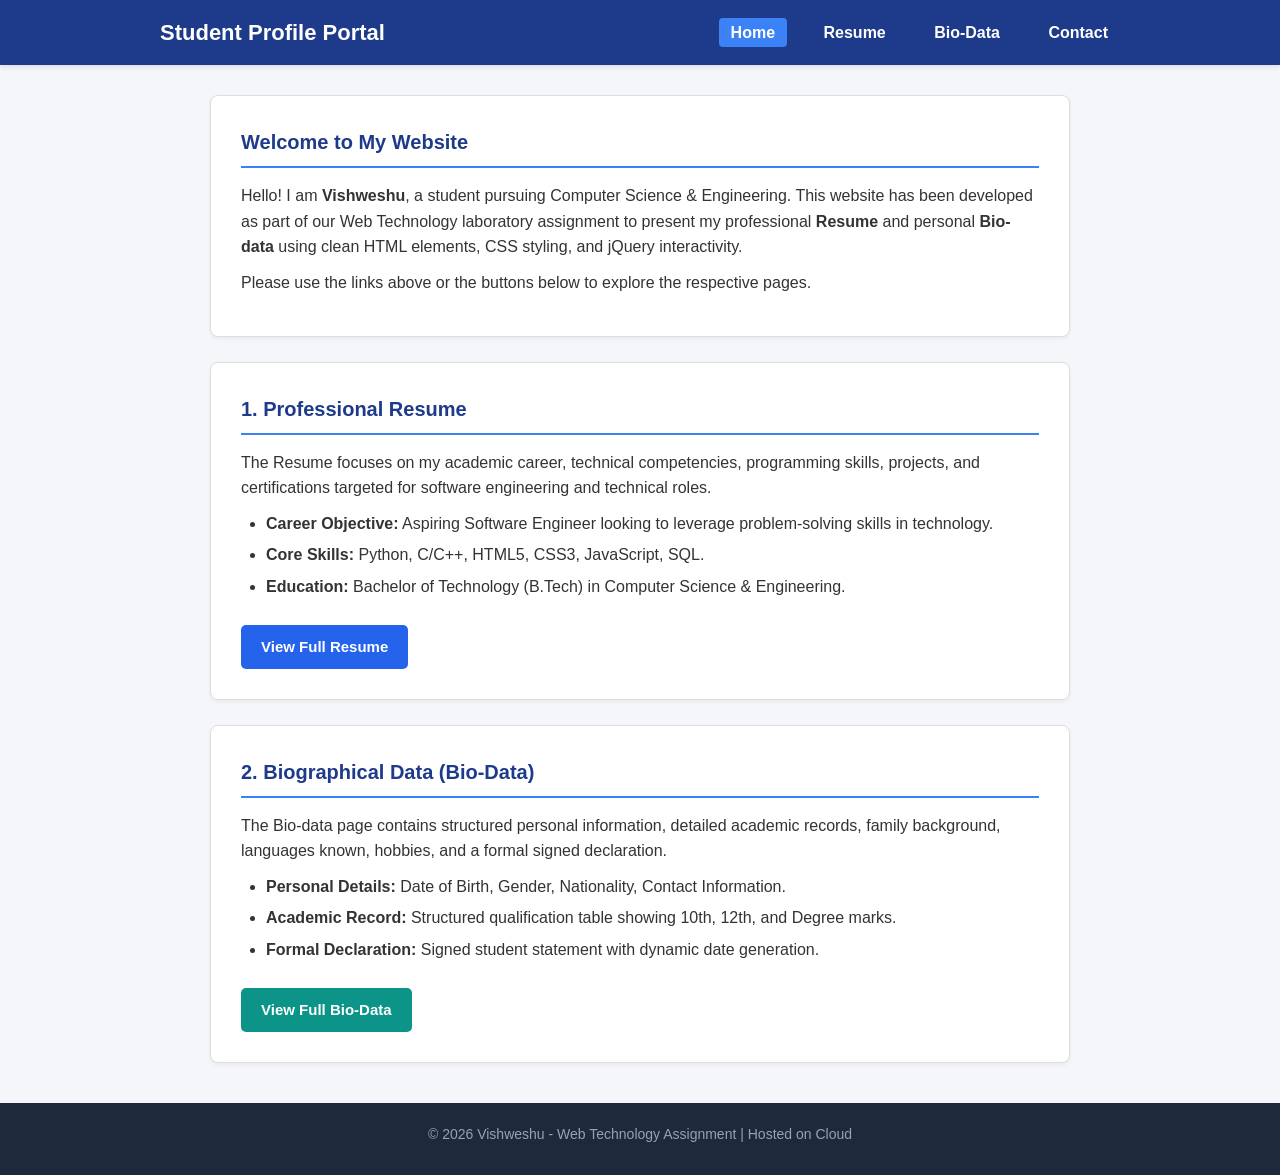
==== index.html @ d6570e1b "feat: complete multi-page resume and bio-data website with HTML, CSS, and jQuery" ====
<!DOCTYPE html>
<html lang="en">
<head>
    <meta charset="UTF-8">
    <meta name="viewport" content="width=device-width, initial-scale=1.0">
    <title>Home - My Personal Website</title>
    <link rel="stylesheet" href="css/style.css">
    <!-- Include jQuery -->
    <script src="js/jquery.min.js"></script>
    <script src="js/main.js" defer></script>
</head>
<body>

    <!-- Header & Navigation -->
    <header>
        <div class="nav-container">
            <h1>Student Profile Portal</h1>
            <nav>
                <a href="index.html">Home</a>
                <a href="resume.html">Resume</a>
                <a href="biodata.html">Bio-Data</a>
                <a href="contact.html">Contact</a>
            </nav>
        </div>
    </header>

    <!-- Main Content Container -->
    <main class="container">
        
        <!-- Welcome Card -->
        <section class="card">
            <h2>Welcome to My Website</h2>
            <p>Hello! I am <strong>Vishweshu</strong>, a student pursuing Computer Science & Engineering. This website has been developed as part of our Web Technology laboratory assignment to present my professional <strong>Resume</strong> and personal <strong>Bio-data</strong> using clean HTML elements, CSS styling, and jQuery interactivity.</p>
            <p>Please use the links above or the buttons below to explore the respective pages.</p>
        </section>

        <!-- Resume Section Preview -->
        <section class="card">
            <h2>1. Professional Resume</h2>
            <p>The Resume focuses on my academic career, technical competencies, programming skills, projects, and certifications targeted for software engineering and technical roles.</p>
            <ul>
                <li><strong>Career Objective:</strong> Aspiring Software Engineer looking to leverage problem-solving skills in technology.</li>
                <li><strong>Core Skills:</strong> Python, C/C++, HTML5, CSS3, JavaScript, SQL.</li>
                <li><strong>Education:</strong> Bachelor of Technology (B.Tech) in Computer Science & Engineering.</li>
            </ul>
            <a href="resume.html" class="btn">View Full Resume</a>
        </section>

        <!-- Bio-Data Section Preview -->
        <section class="card">
            <h2>2. Biographical Data (Bio-Data)</h2>
            <p>The Bio-data page contains structured personal information, detailed academic records, family background, languages known, hobbies, and a formal signed declaration.</p>
            <ul>
                <li><strong>Personal Details:</strong> Date of Birth, Gender, Nationality, Contact Information.</li>
                <li><strong>Academic Record:</strong> Structured qualification table showing 10th, 12th, and Degree marks.</li>
                <li><strong>Formal Declaration:</strong> Signed student statement with dynamic date generation.</li>
            </ul>
            <a href="biodata.html" class="btn btn-secondary">View Full Bio-Data</a>
        </section>

    </main>

    <!-- Footer -->
    <footer>
        <p>&copy; 2026 Vishweshu - Web Technology Assignment | Hosted on Cloud</p>
    </footer>

</body>
</html>
---- css/style.css ----
/* Simple & Clean Styling for Academic Assignment */

* {
    margin: 0;
    padding: 0;
    box-sizing: border-box;
    font-family: Arial, Helvetica, sans-serif;
}

body {
    background-color: #f4f6f9;
    color: #333333;
    line-height: 1.6;
}

/* Header & Navigation Bar */
header {
    background-color: #1e3a8a;
    color: #ffffff;
    padding: 15px 0;
    box-shadow: 0 2px 5px rgba(0,0,0,0.1);
}

.nav-container {
    max-width: 1000px;
    margin: 0 auto;
    display: flex;
    justify-content: space-between;
    align-items: center;
    padding: 0 20px;
}

.nav-container h1 {
    font-size: 22px;
}

nav a {
    color: #ffffff;
    text-decoration: none;
    margin-left: 20px;
    font-size: 16px;
    font-weight: bold;
    padding: 6px 12px;
    border-radius: 4px;
    transition: background-color 0.3s;
}

nav a:hover, nav a.active {
    background-color: #3b82f6;
}

/* Main Container */
.container {
    max-width: 900px;
    margin: 30px auto;
    padding: 0 20px;
}

/* Card / Content Box */
.card {
    background-color: #ffffff;
    border: 1px solid #dddddd;
    border-radius: 8px;
    padding: 30px;
    margin-bottom: 25px;
    box-shadow: 0 2px 4px rgba(0,0,0,0.05);
}

h2 {
    color: #1e3a8a;
    border-bottom: 2px solid #3b82f6;
    padding-bottom: 8px;
    margin-bottom: 15px;
    font-size: 20px;
}

h3 {
    color: #2563eb;
    margin-top: 15px;
    margin-bottom: 5px;
    font-size: 17px;
}

p {
    margin-bottom: 10px;
}

ul {
    margin-left: 25px;
    margin-bottom: 15px;
}

li {
    margin-bottom: 6px;
}

/* Buttons */
.btn {
    display: inline-block;
    background-color: #2563eb;
    color: #ffffff;
    padding: 10px 20px;
    text-decoration: none;
    border-radius: 5px;
    border: none;
    cursor: pointer;
    font-size: 15px;
    font-weight: bold;
    margin-top: 10px;
    margin-right: 10px;
}

.btn:hover {
    background-color: #1d4ed8;
}

.btn-secondary {
    background-color: #0d9488;
}

.btn-secondary:hover {
    background-color: #0f766e;
}

/* Tables for Qualifications / Biodata */
table {
    width: 100%;
    border-collapse: collapse;
    margin: 15px 0;
}

table, th, td {
    border: 1px solid #cccccc;
}

th, td {
    padding: 10px 12px;
    text-align: left;
}

th {
    background-color: #e2e8f0;
    color: #1e293b;
}

tr:nth-child(even) {
    background-color: #f8fafc;
}

/* Personal Details 2-Column List */
.details-table {
    width: 100%;
    border: none;
    margin-bottom: 20px;
}

.details-table td {
    border: none;
    padding: 8px 10px;
}

.details-table td.label {
    font-weight: bold;
    width: 200px;
    color: #475569;
}

/* Form Styles */
.form-group {
    margin-bottom: 18px;
}

.form-group label {
    display: block;
    margin-bottom: 6px;
    font-weight: bold;
}

.form-group input, 
.form-group select, 
.form-group textarea {
    width: 100%;
    padding: 10px;
    border: 1px solid #cccccc;
    border-radius: 5px;
    font-size: 15px;
}

.form-group input:focus, 
.form-group select:focus, 
.form-group textarea:focus {
    border-color: #3b82f6;
    outline: none;
}

/* Declaration and Signature */
.declaration-text {
    font-style: italic;
    margin-top: 15px;
    padding: 10px;
    background-color: #f1f5f9;
    border-left: 4px solid #3b82f6;
}

.signature-section {
    display: flex;
    justify-content: space-between;
    margin-top: 40px;
    padding-top: 10px;
}

/* Footer */
footer {
    background-color: #1e293b;
    color: #94a3b8;
    text-align: center;
    padding: 20px 0;
    margin-top: 40px;
    font-size: 14px;
}

footer a {
    color: #60a5fa;
    text-decoration: none;
}

/* Print Friendly Styles */
@media print {
    header, footer, .btn, nav {
        display: none !important;
    }
    body {
        background-color: #ffffff;
        color: #000000;
    }
    .card {
        border: none;
        box-shadow: none;
        padding: 0;
        margin: 0;
    }
    .container {
        width: 100%;
        max-width: 100%;
        margin: 0;
        padding: 0;
    }
}
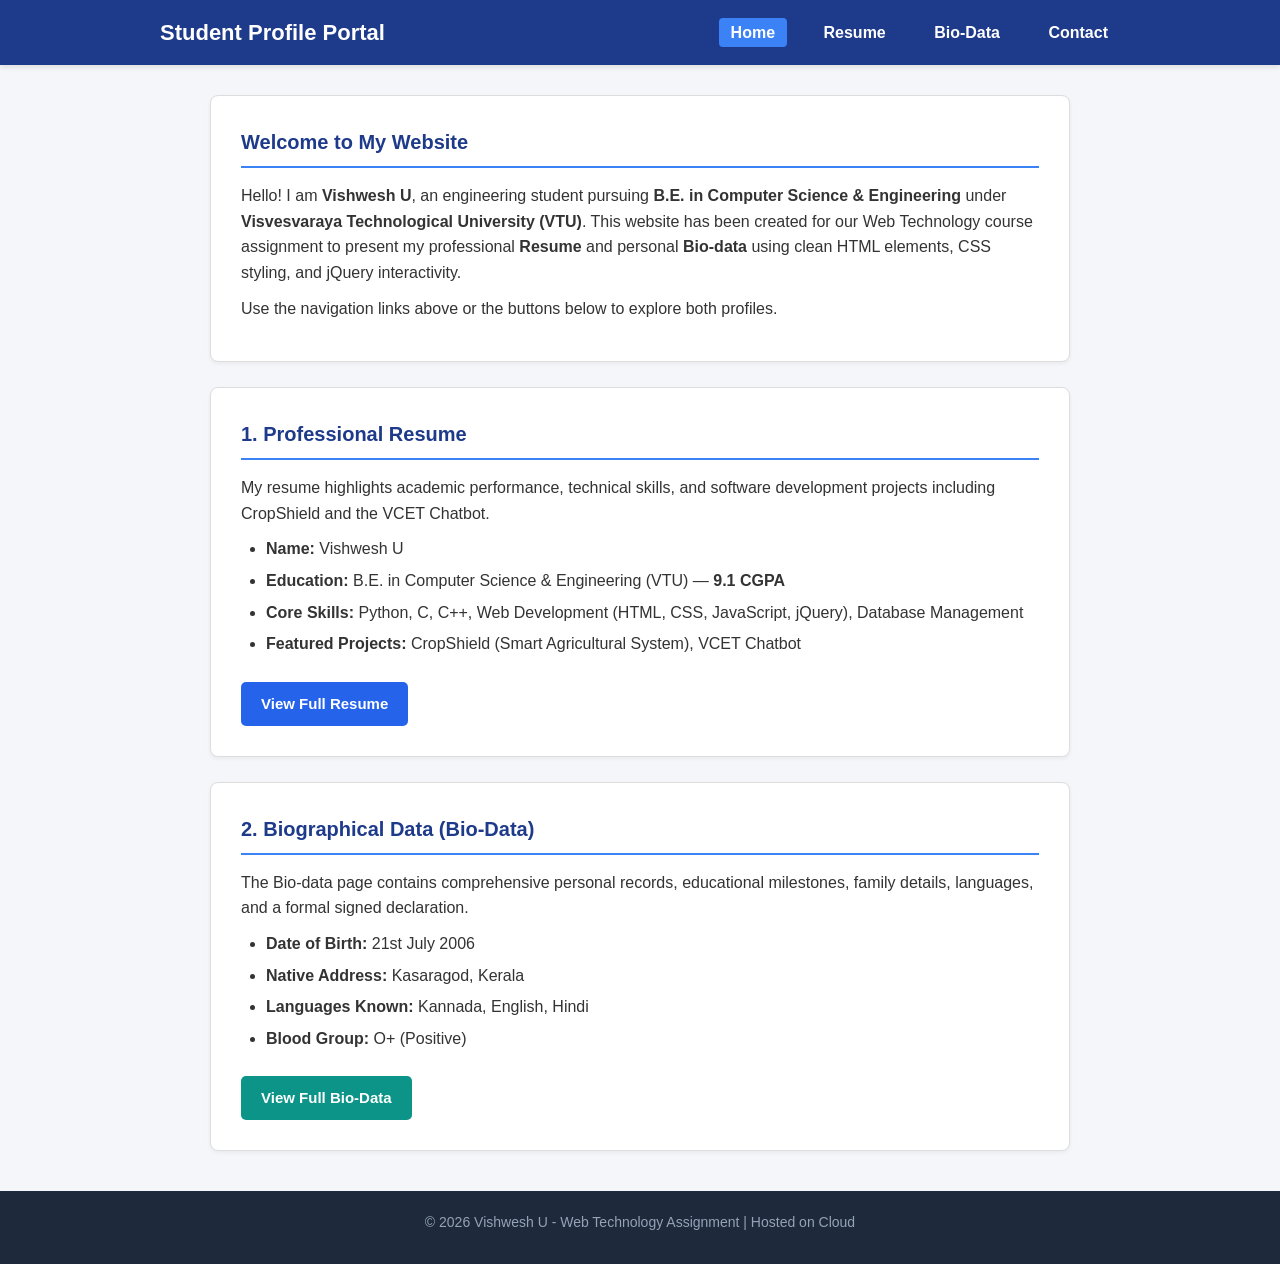
==== commit 262cc9ef: "update: personal details with Vishwesh U information, education, and projects" ====
--- a/index.html
+++ b/index.html
@@ -3,7 +3,7 @@
 <head>
     <meta charset="UTF-8">
     <meta name="viewport" content="width=device-width, initial-scale=1.0">
-    <title>Home - My Personal Website</title>
+    <title>Home - Vishwesh U</title>
     <link rel="stylesheet" href="css/style.css">
     <!-- Include jQuery -->
     <script src="js/jquery.min.js"></script>
@@ -30,18 +30,19 @@
         <!-- Welcome Card -->
         <section class="card">
             <h2>Welcome to My Website</h2>
-            <p>Hello! I am <strong>Vishweshu</strong>, a student pursuing Computer Science & Engineering. This website has been developed as part of our Web Technology laboratory assignment to present my professional <strong>Resume</strong> and personal <strong>Bio-data</strong> using clean HTML elements, CSS styling, and jQuery interactivity.</p>
-            <p>Please use the links above or the buttons below to explore the respective pages.</p>
+            <p>Hello! I am <strong>Vishwesh U</strong>, an engineering student pursuing <strong>B.E. in Computer Science & Engineering</strong> under <strong>Visvesvaraya Technological University (VTU)</strong>. This website has been created for our Web Technology course assignment to present my professional <strong>Resume</strong> and personal <strong>Bio-data</strong> using clean HTML elements, CSS styling, and jQuery interactivity.</p>
+            <p>Use the navigation links above or the buttons below to explore both profiles.</p>
         </section>
 
         <!-- Resume Section Preview -->
         <section class="card">
             <h2>1. Professional Resume</h2>
-            <p>The Resume focuses on my academic career, technical competencies, programming skills, projects, and certifications targeted for software engineering and technical roles.</p>
+            <p>My resume highlights academic performance, technical skills, and software development projects including CropShield and the VCET Chatbot.</p>
             <ul>
-                <li><strong>Career Objective:</strong> Aspiring Software Engineer looking to leverage problem-solving skills in technology.</li>
-                <li><strong>Core Skills:</strong> Python, C/C++, HTML5, CSS3, JavaScript, SQL.</li>
-                <li><strong>Education:</strong> Bachelor of Technology (B.Tech) in Computer Science & Engineering.</li>
+                <li><strong>Name:</strong> Vishwesh U</li>
+                <li><strong>Education:</strong> B.E. in Computer Science & Engineering (VTU) — <strong>9.1 CGPA</strong></li>
+                <li><strong>Core Skills:</strong> Python, C, C++, Web Development (HTML, CSS, JavaScript, jQuery), Database Management</li>
+                <li><strong>Featured Projects:</strong> CropShield (Smart Agricultural System), VCET Chatbot</li>
             </ul>
             <a href="resume.html" class="btn">View Full Resume</a>
         </section>
@@ -49,11 +50,12 @@
         <!-- Bio-Data Section Preview -->
         <section class="card">
             <h2>2. Biographical Data (Bio-Data)</h2>
-            <p>The Bio-data page contains structured personal information, detailed academic records, family background, languages known, hobbies, and a formal signed declaration.</p>
+            <p>The Bio-data page contains comprehensive personal records, educational milestones, family details, languages, and a formal signed declaration.</p>
             <ul>
-                <li><strong>Personal Details:</strong> Date of Birth, Gender, Nationality, Contact Information.</li>
-                <li><strong>Academic Record:</strong> Structured qualification table showing 10th, 12th, and Degree marks.</li>
-                <li><strong>Formal Declaration:</strong> Signed student statement with dynamic date generation.</li>
+                <li><strong>Date of Birth:</strong> 21st July 2006</li>
+                <li><strong>Native Address:</strong> Kasaragod, Kerala</li>
+                <li><strong>Languages Known:</strong> Kannada, English, Hindi</li>
+                <li><strong>Blood Group:</strong> O+ (Positive)</li>
             </ul>
             <a href="biodata.html" class="btn btn-secondary">View Full Bio-Data</a>
         </section>
@@ -62,7 +64,7 @@
 
     <!-- Footer -->
     <footer>
-        <p>&copy; 2026 Vishweshu - Web Technology Assignment | Hosted on Cloud</p>
+        <p>&copy; 2026 Vishwesh U - Web Technology Assignment | Hosted on Cloud</p>
     </footer>
 
 </body>
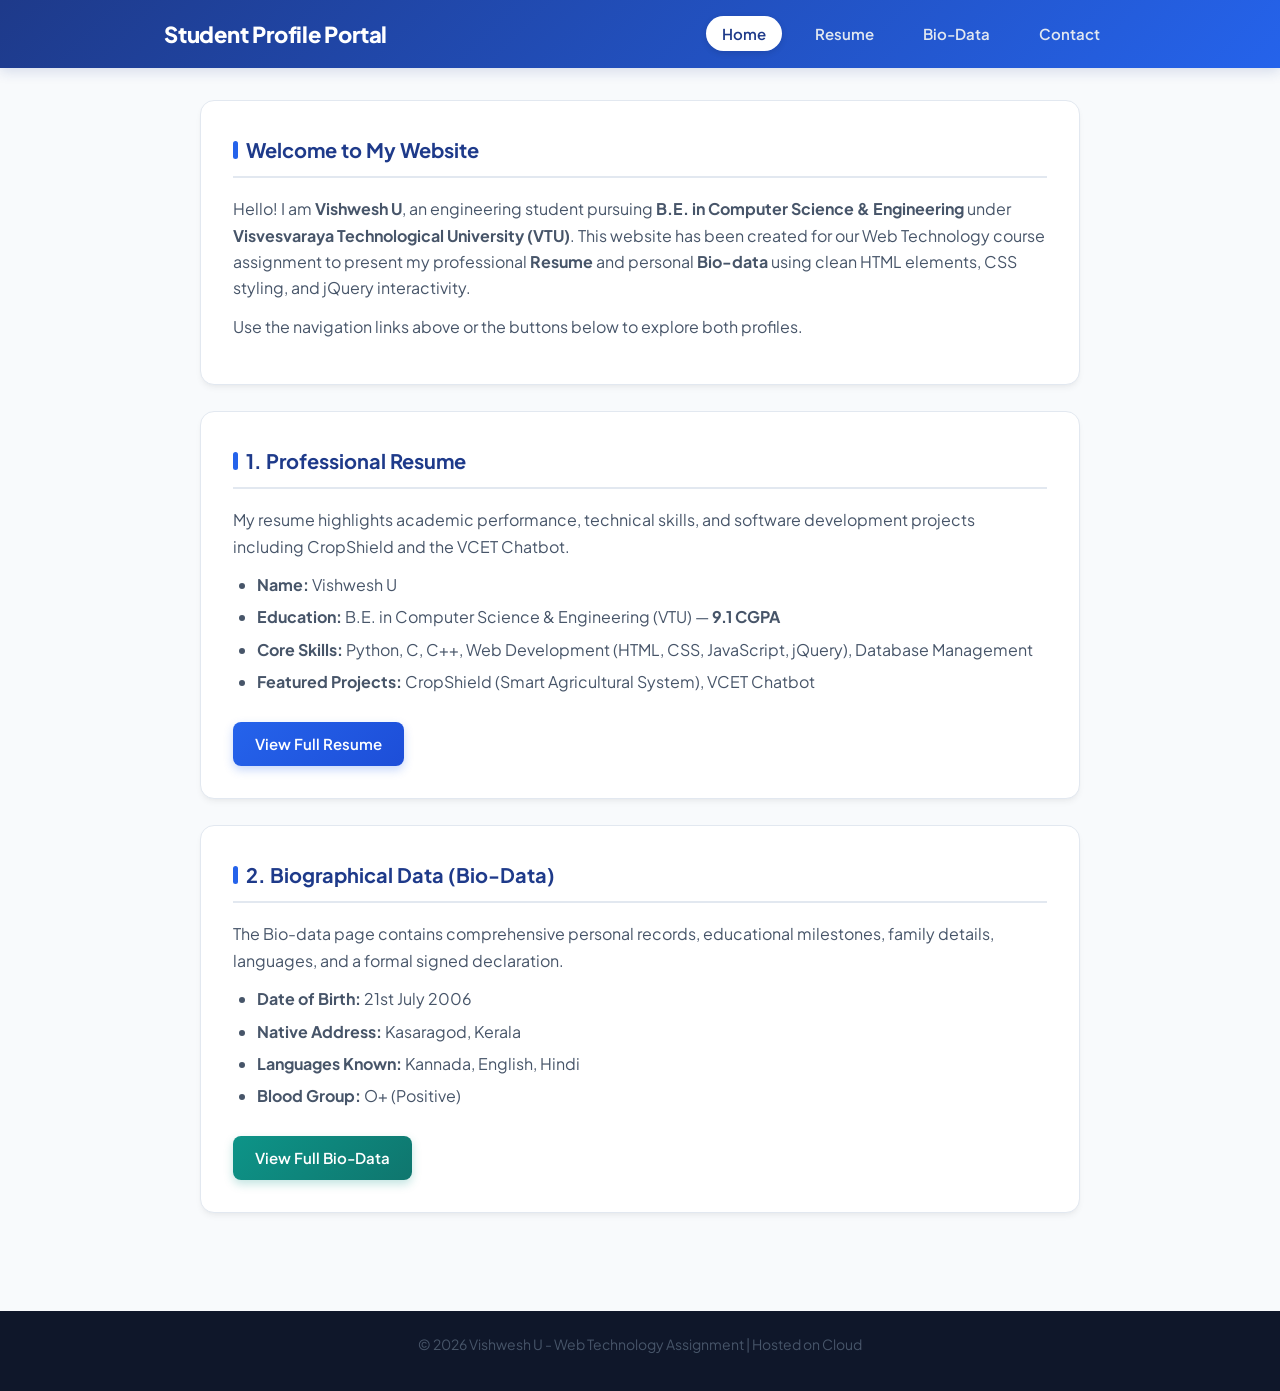
==== commit 6b96272e: "feat: add custom SVG and ICO favicons across all pages" ====
--- a/index.html
+++ b/index.html
@@ -4,6 +4,8 @@
     <meta charset="UTF-8">
     <meta name="viewport" content="width=device-width, initial-scale=1.0">
     <title>Home - Vishwesh U</title>
+    <link rel="icon" type="image/svg+xml" href="favicon.svg">
+    <link rel="alternate icon" href="favicon.ico">
     <link rel="stylesheet" href="css/style.css">
     <!-- Include jQuery -->
     <script src="js/jquery.min.js"></script>
--- a/css/style.css
+++ b/css/style.css
@@ -1,24 +1,33 @@
-/* Simple & Clean Styling for Academic Assignment */
+﻿/* ==========================================================================
+   CLEAN & BEAUTIFUL PRESENTATION STYLESHEET FOR ASSIGNMENT
+   Applies modern typography, elegant spacing, cards, tables, and print styles
+   directly to standard HTML elements.
+   ========================================================================== */
+
+@import url('https://fonts.googleapis.com/css2?family=Plus+Jakarta+Sans:wght@400;500;600;700;800&display=swap');
 
 * {
     margin: 0;
     padding: 0;
     box-sizing: border-box;
-    font-family: Arial, Helvetica, sans-serif;
+    font-family: 'Plus Jakarta Sans', -apple-system, BlinkMacSystemFont, 'Segoe UI', Roboto, Helvetica, Arial, sans-serif;
 }
 
 body {
-    background-color: #f4f6f9;
-    color: #333333;
-    line-height: 1.6;
+    background-color: #f8fafc;
+    color: #1e293b;
+    line-height: 1.65;
+    min-height: 100vh;
+    display: flex;
+    flex-direction: column;
 }
 
 /* Header & Navigation Bar */
 header {
-    background-color: #1e3a8a;
+    background: linear-gradient(135deg, #1e3a8a 0%, #2563eb 100%);
     color: #ffffff;
-    padding: 15px 0;
-    box-shadow: 0 2px 5px rgba(0,0,0,0.1);
+    padding: 16px 0;
+    box-shadow: 0 4px 12px rgba(30, 58, 138, 0.15);
 }
 
 .nav-container {
@@ -27,67 +36,100 @@
     display: flex;
     justify-content: space-between;
     align-items: center;
-    padding: 0 20px;
+    padding: 0 24px;
 }
 
 .nav-container h1 {
     font-size: 22px;
+    font-weight: 800;
+    letter-spacing: -0.01em;
 }
 
 nav a {
+    color: #e2e8f0;
+    text-decoration: none;
+    margin-left: 14px;
+    font-size: 15px;
+    font-weight: 600;
+    padding: 8px 16px;
+    border-radius: 9999px;
+    transition: all 0.25s ease;
+}
+
+nav a:hover {
     color: #ffffff;
-    text-decoration: none;
-    margin-left: 20px;
-    font-size: 16px;
-    font-weight: bold;
-    padding: 6px 12px;
-    border-radius: 4px;
-    transition: background-color 0.3s;
-}
-
-nav a:hover, nav a.active {
-    background-color: #3b82f6;
+    background-color: rgba(255, 255, 255, 0.18);
+}
+
+nav a.active {
+    background-color: #ffffff;
+    color: #1e3a8a;
+    box-shadow: 0 2px 6px rgba(0, 0, 0, 0.12);
 }
 
 /* Main Container */
 .container {
-    max-width: 900px;
-    margin: 30px auto;
+    max-width: 920px;
+    margin: 32px auto;
     padding: 0 20px;
-}
-
-/* Card / Content Box */
+    flex: 1 0 auto;
+}
+
+/* Cards & Content Panels */
 .card {
     background-color: #ffffff;
-    border: 1px solid #dddddd;
-    border-radius: 8px;
-    padding: 30px;
-    margin-bottom: 25px;
-    box-shadow: 0 2px 4px rgba(0,0,0,0.05);
-}
-
+    border: 1px solid #e2e8f0;
+    border-radius: 14px;
+    padding: 32px;
+    margin-bottom: 26px;
+    box-shadow: 0 4px 6px -1px rgba(0, 0, 0, 0.05), 0 2px 4px -2px rgba(0, 0, 0, 0.03);
+    transition: all 0.25s ease;
+}
+
+.card:hover {
+    box-shadow: 0 10px 15px -3px rgba(0, 0, 0, 0.07);
+    border-color: #cbd5e1;
+}
+
+/* Headings */
 h2 {
     color: #1e3a8a;
-    border-bottom: 2px solid #3b82f6;
-    padding-bottom: 8px;
-    margin-bottom: 15px;
+    border-bottom: 2px solid #e2e8f0;
+    padding-bottom: 10px;
+    margin-bottom: 18px;
     font-size: 20px;
+    font-weight: 700;
+    display: flex;
+    align-items: center;
+    gap: 8px;
+}
+
+h2::before {
+    content: '';
+    display: inline-block;
+    width: 5px;
+    height: 18px;
+    background-color: #2563eb;
+    border-radius: 4px;
 }
 
 h3 {
     color: #2563eb;
-    margin-top: 15px;
-    margin-bottom: 5px;
+    margin-top: 18px;
+    margin-bottom: 8px;
     font-size: 17px;
+    font-weight: 700;
 }
 
 p {
-    margin-bottom: 10px;
+    color: #475569;
+    margin-bottom: 12px;
 }
 
 ul {
-    margin-left: 25px;
-    margin-bottom: 15px;
+    margin-left: 24px;
+    margin-bottom: 16px;
+    color: #475569;
 }
 
 li {
@@ -97,75 +139,96 @@
 /* Buttons */
 .btn {
     display: inline-block;
-    background-color: #2563eb;
+    background: linear-gradient(135deg, #2563eb, #1d4ed8);
     color: #ffffff;
-    padding: 10px 20px;
+    padding: 10px 22px;
     text-decoration: none;
-    border-radius: 5px;
+    border-radius: 8px;
     border: none;
     cursor: pointer;
     font-size: 15px;
-    font-weight: bold;
+    font-weight: 600;
     margin-top: 10px;
     margin-right: 10px;
+    box-shadow: 0 4px 10px rgba(37, 99, 235, 0.25);
+    transition: all 0.25s ease;
 }
 
 .btn:hover {
-    background-color: #1d4ed8;
+    background: linear-gradient(135deg, #1d4ed8, #1e40af);
+    transform: translateY(-1px);
+    box-shadow: 0 6px 14px rgba(37, 99, 235, 0.35);
+    color: #ffffff;
 }
 
 .btn-secondary {
-    background-color: #0d9488;
+    background: linear-gradient(135deg, #0d9488, #0f766e);
+    box-shadow: 0 4px 10px rgba(13, 148, 136, 0.25);
 }
 
 .btn-secondary:hover {
-    background-color: #0f766e;
-}
-
-/* Tables for Qualifications / Biodata */
+    background: linear-gradient(135deg, #0f766e, #115e59);
+    box-shadow: 0 6px 14px rgba(13, 148, 136, 0.35);
+}
+
+/* Tables for Academic Records */
 table {
     width: 100%;
-    border-collapse: collapse;
-    margin: 15px 0;
-}
-
-table, th, td {
-    border: 1px solid #cccccc;
+    border-collapse: separate;
+    border-spacing: 0;
+    margin: 18px 0;
+    border: 1px solid #e2e8f0;
+    border-radius: 10px;
+    overflow: hidden;
 }
 
 th, td {
-    padding: 10px 12px;
+    padding: 12px 16px;
     text-align: left;
 }
 
 th {
-    background-color: #e2e8f0;
+    background-color: #f1f5f9;
     color: #1e293b;
-}
-
-tr:nth-child(even) {
-    background-color: #f8fafc;
-}
-
-/* Personal Details 2-Column List */
+    font-weight: 700;
+    font-size: 14px;
+    border-bottom: 2px solid #e2e8f0;
+}
+
+td {
+    border-bottom: 1px solid #e2e8f0;
+    color: #475569;
+    font-size: 14.5px;
+}
+
+tr:last-child td {
+    border-bottom: none;
+}
+
+tbody tr:hover {
+    background-color: #eff6ff;
+}
+
+/* Personal Details Table */
 .details-table {
     width: 100%;
     border: none;
-    margin-bottom: 20px;
+    margin-bottom: 18px;
 }
 
 .details-table td {
     border: none;
-    padding: 8px 10px;
+    padding: 10px 14px;
+    border-bottom: 1px dotted #e2e8f0;
 }
 
 .details-table td.label {
-    font-weight: bold;
-    width: 200px;
-    color: #475569;
-}
-
-/* Form Styles */
+    font-weight: 700;
+    width: 220px;
+    color: #334155;
+}
+
+/* Form Styling */
 .form-group {
     margin-bottom: 18px;
 }
@@ -173,48 +236,58 @@
 .form-group label {
     display: block;
     margin-bottom: 6px;
-    font-weight: bold;
+    font-weight: 600;
+    font-size: 14.5px;
+    color: #334155;
 }
 
 .form-group input, 
 .form-group select, 
 .form-group textarea {
     width: 100%;
-    padding: 10px;
-    border: 1px solid #cccccc;
-    border-radius: 5px;
+    padding: 11px 14px;
+    border: 1.5px solid #cbd5e1;
+    border-radius: 8px;
     font-size: 15px;
+    background-color: #ffffff;
+    color: #1e293b;
+    transition: all 0.2s ease;
 }
 
 .form-group input:focus, 
 .form-group select:focus, 
 .form-group textarea:focus {
-    border-color: #3b82f6;
+    border-color: #2563eb;
     outline: none;
+    box-shadow: 0 0 0 3px #dbeafe;
 }
 
 /* Declaration and Signature */
 .declaration-text {
     font-style: italic;
     margin-top: 15px;
-    padding: 10px;
-    background-color: #f1f5f9;
-    border-left: 4px solid #3b82f6;
+    padding: 14px 18px;
+    background-color: #f8fafc;
+    border-left: 4px solid #2563eb;
+    border-radius: 0 8px 8px 0;
+    color: #475569;
 }
 
 .signature-section {
     display: flex;
     justify-content: space-between;
-    margin-top: 40px;
-    padding-top: 10px;
+    align-items: flex-end;
+    margin-top: 36px;
+    padding-top: 16px;
+    border-top: 1px dashed #cbd5e1;
 }
 
 /* Footer */
 footer {
-    background-color: #1e293b;
+    background-color: #0f172a;
     color: #94a3b8;
     text-align: center;
-    padding: 20px 0;
+    padding: 22px 0;
     margin-top: 40px;
     font-size: 14px;
 }
@@ -230,19 +303,45 @@
         display: none !important;
     }
     body {
-        background-color: #ffffff;
-        color: #000000;
+        background-color: #ffffff !important;
+        color: #000000 !important;
     }
     .card {
-        border: none;
-        box-shadow: none;
-        padding: 0;
-        margin: 0;
+        border: none !important;
+        box-shadow: none !important;
+        padding: 0 !important;
+        margin: 0 !important;
     }
     .container {
-        width: 100%;
-        max-width: 100%;
-        margin: 0;
-        padding: 0;
-    }
-}
+        width: 100% !important;
+        max-width: 100% !important;
+        margin: 0 !important;
+        padding: 0 !important;
+    }
+    th {
+        background-color: #f1f5f9 !important;
+        color: #000000 !important;
+    }
+    td, th {
+        border: 1px solid #cccccc !important;
+    }
+}
+
+/* Mobile Responsive */
+@media (max-width: 768px) {
+    .nav-container {
+        flex-direction: column;
+        gap: 12px;
+        text-align: center;
+    }
+    nav a {
+        margin: 4px 6px;
+        display: inline-block;
+    }
+    .details-table td.label {
+        width: 140px;
+    }
+    .card {
+        padding: 22px;
+    }
+}
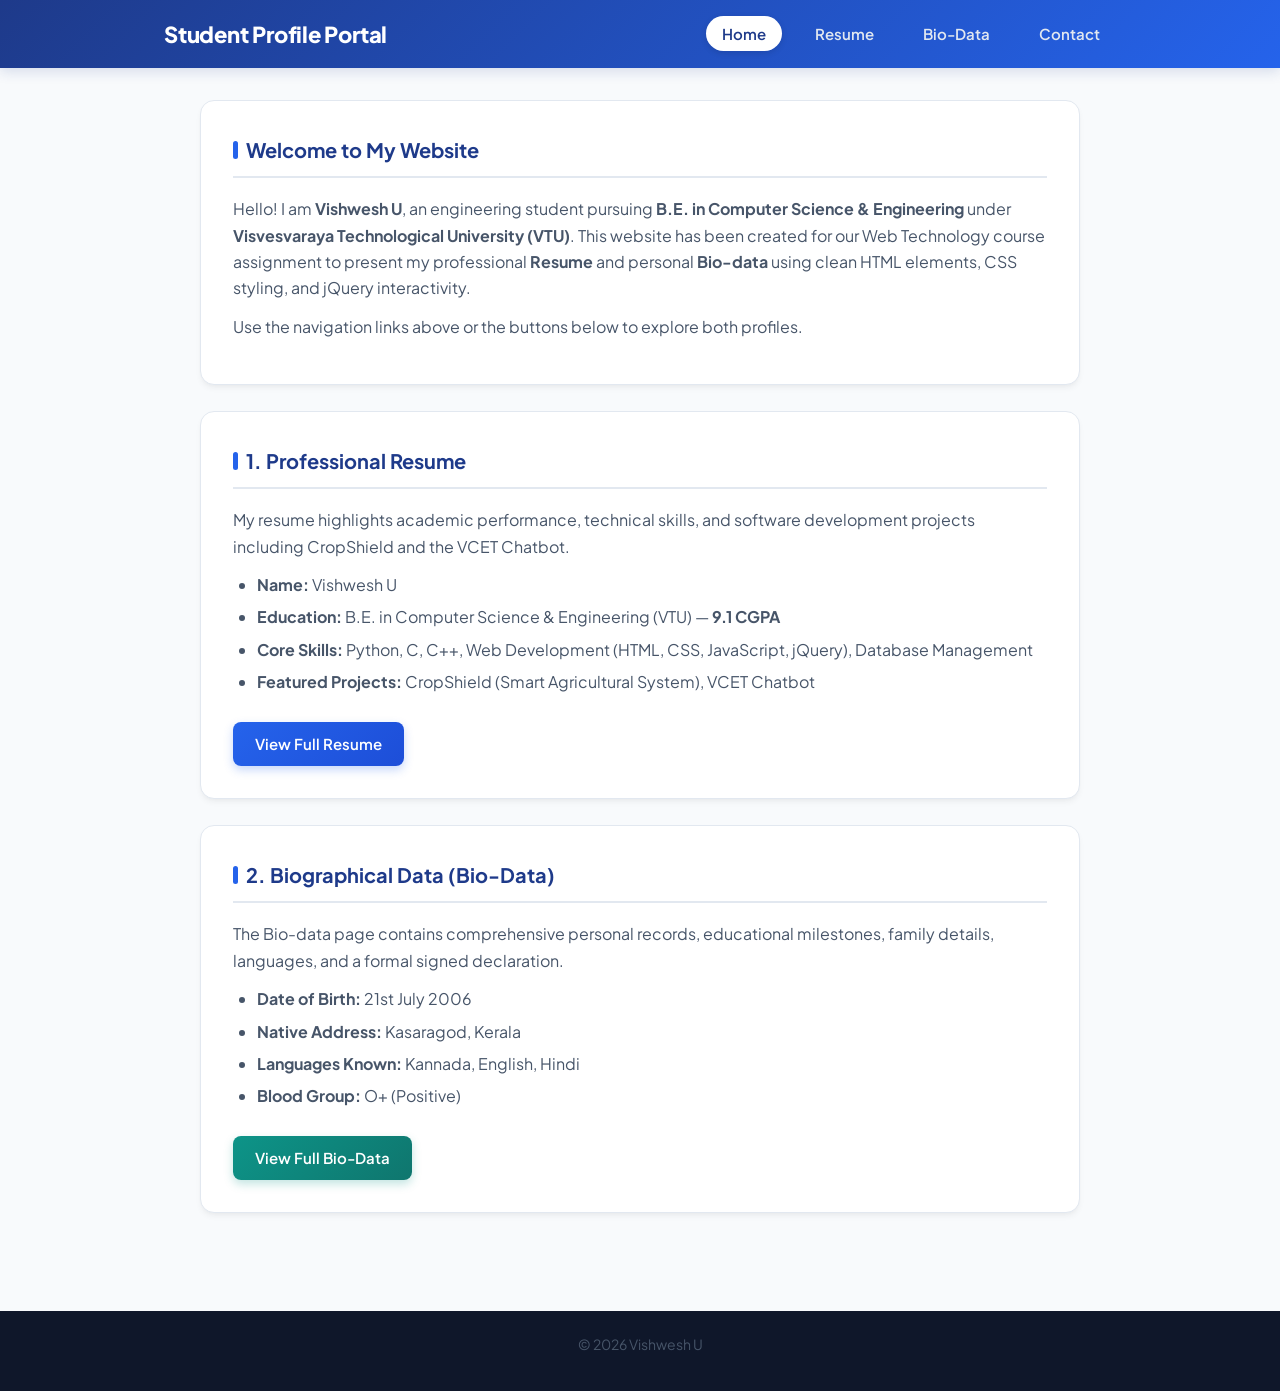
==== commit f9b08011: "update: sync education details, technical skills, and footer from user edits" ====
--- a/index.html
+++ b/index.html
@@ -66,7 +66,7 @@
 
     <!-- Footer -->
     <footer>
-        <p>&copy; 2026 Vishwesh U - Web Technology Assignment | Hosted on Cloud</p>
+        <p>&copy; 2026 Vishwesh U</p>
     </footer>
 
 </body>
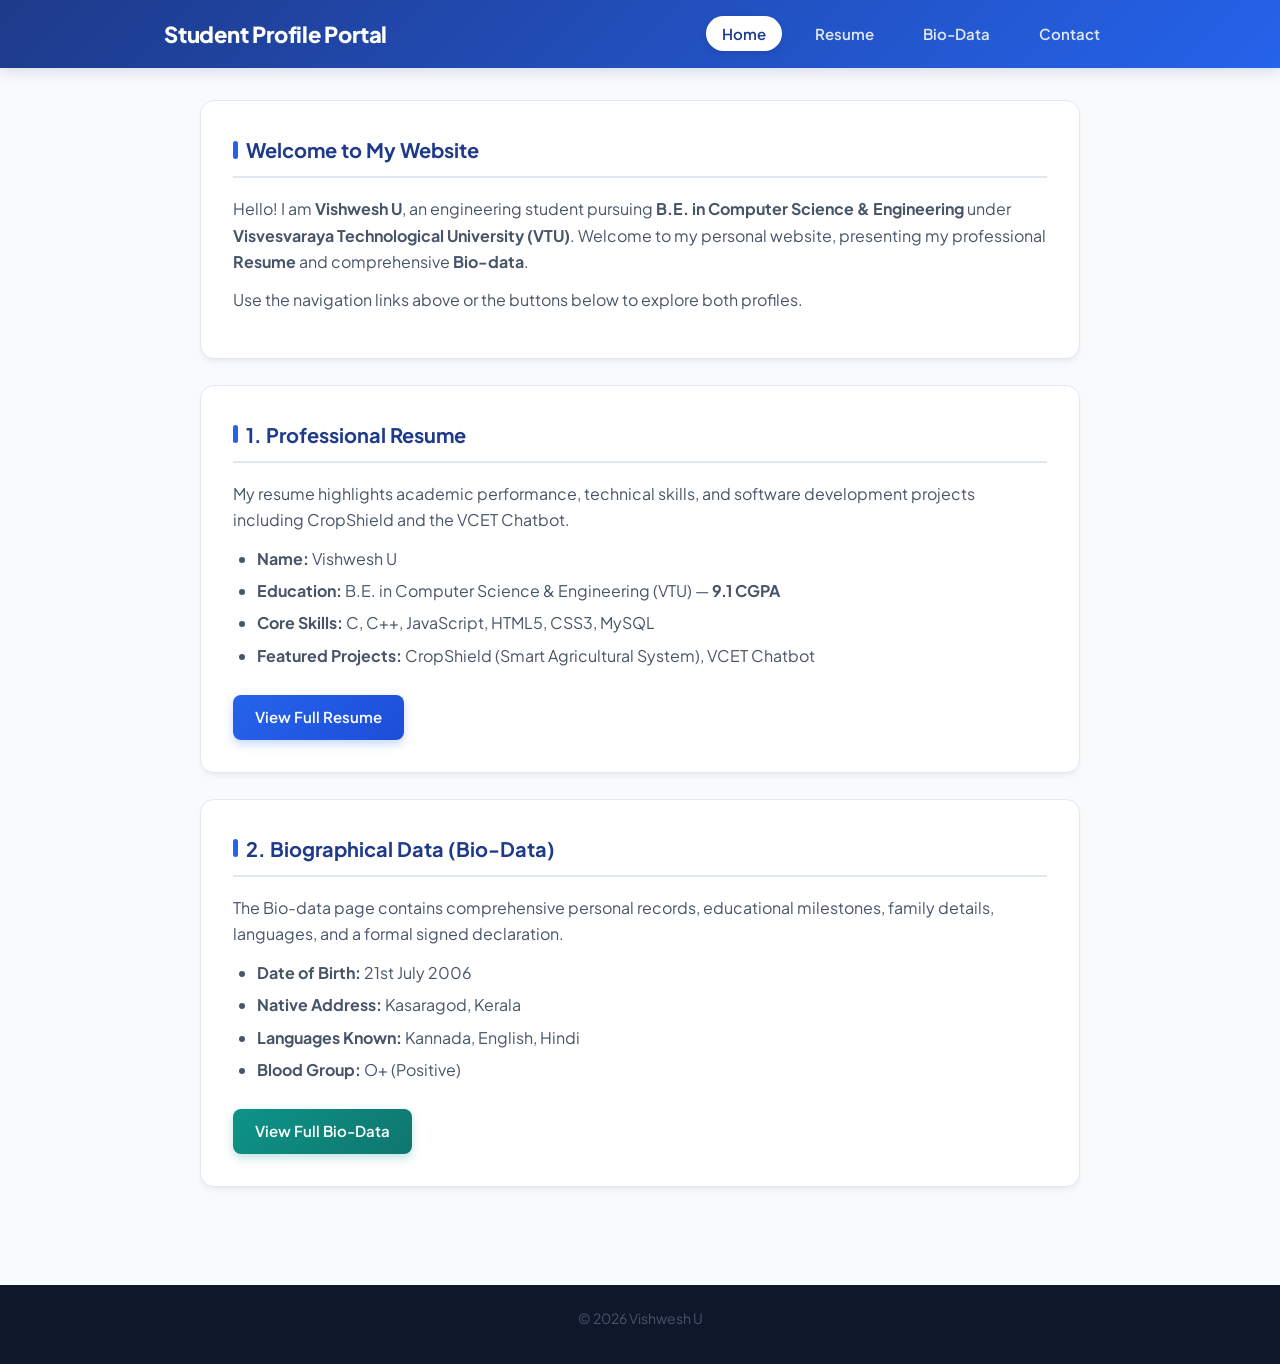
==== commit 14330128: "chore: remove assignment mentions and polish personal website phrasing" ====
--- a/index.html
+++ b/index.html
@@ -32,7 +32,7 @@
         <!-- Welcome Card -->
         <section class="card">
             <h2>Welcome to My Website</h2>
-            <p>Hello! I am <strong>Vishwesh U</strong>, an engineering student pursuing <strong>B.E. in Computer Science & Engineering</strong> under <strong>Visvesvaraya Technological University (VTU)</strong>. This website has been created for our Web Technology course assignment to present my professional <strong>Resume</strong> and personal <strong>Bio-data</strong> using clean HTML elements, CSS styling, and jQuery interactivity.</p>
+            <p>Hello! I am <strong>Vishwesh U</strong>, an engineering student pursuing <strong>B.E. in Computer Science & Engineering</strong> under <strong>Visvesvaraya Technological University (VTU)</strong>. Welcome to my personal website, presenting my professional <strong>Resume</strong> and comprehensive <strong>Bio-data</strong>.</p>
             <p>Use the navigation links above or the buttons below to explore both profiles.</p>
         </section>
 
@@ -43,7 +43,7 @@
             <ul>
                 <li><strong>Name:</strong> Vishwesh U</li>
                 <li><strong>Education:</strong> B.E. in Computer Science & Engineering (VTU) — <strong>9.1 CGPA</strong></li>
-                <li><strong>Core Skills:</strong> Python, C, C++, Web Development (HTML, CSS, JavaScript, jQuery), Database Management</li>
+                <li><strong>Core Skills:</strong> C, C++, JavaScript, HTML5, CSS3, MySQL</li>
                 <li><strong>Featured Projects:</strong> CropShield (Smart Agricultural System), VCET Chatbot</li>
             </ul>
             <a href="resume.html" class="btn">View Full Resume</a>
--- a/css/style.css
+++ b/css/style.css
@@ -1,7 +1,6 @@
 ﻿/* ==========================================================================
-   CLEAN & BEAUTIFUL PRESENTATION STYLESHEET FOR ASSIGNMENT
-   Applies modern typography, elegant spacing, cards, tables, and print styles
-   directly to standard HTML elements.
+   VISHWESH U - PERSONAL PORTFOLIO MASTER STYLESHEET
+   Clean, modern typography, responsive layout, cards, tables, and print styles
    ========================================================================== */
 
 @import url('https://fonts.googleapis.com/css2?family=Plus+Jakarta+Sans:wght@400;500;600;700;800&display=swap');
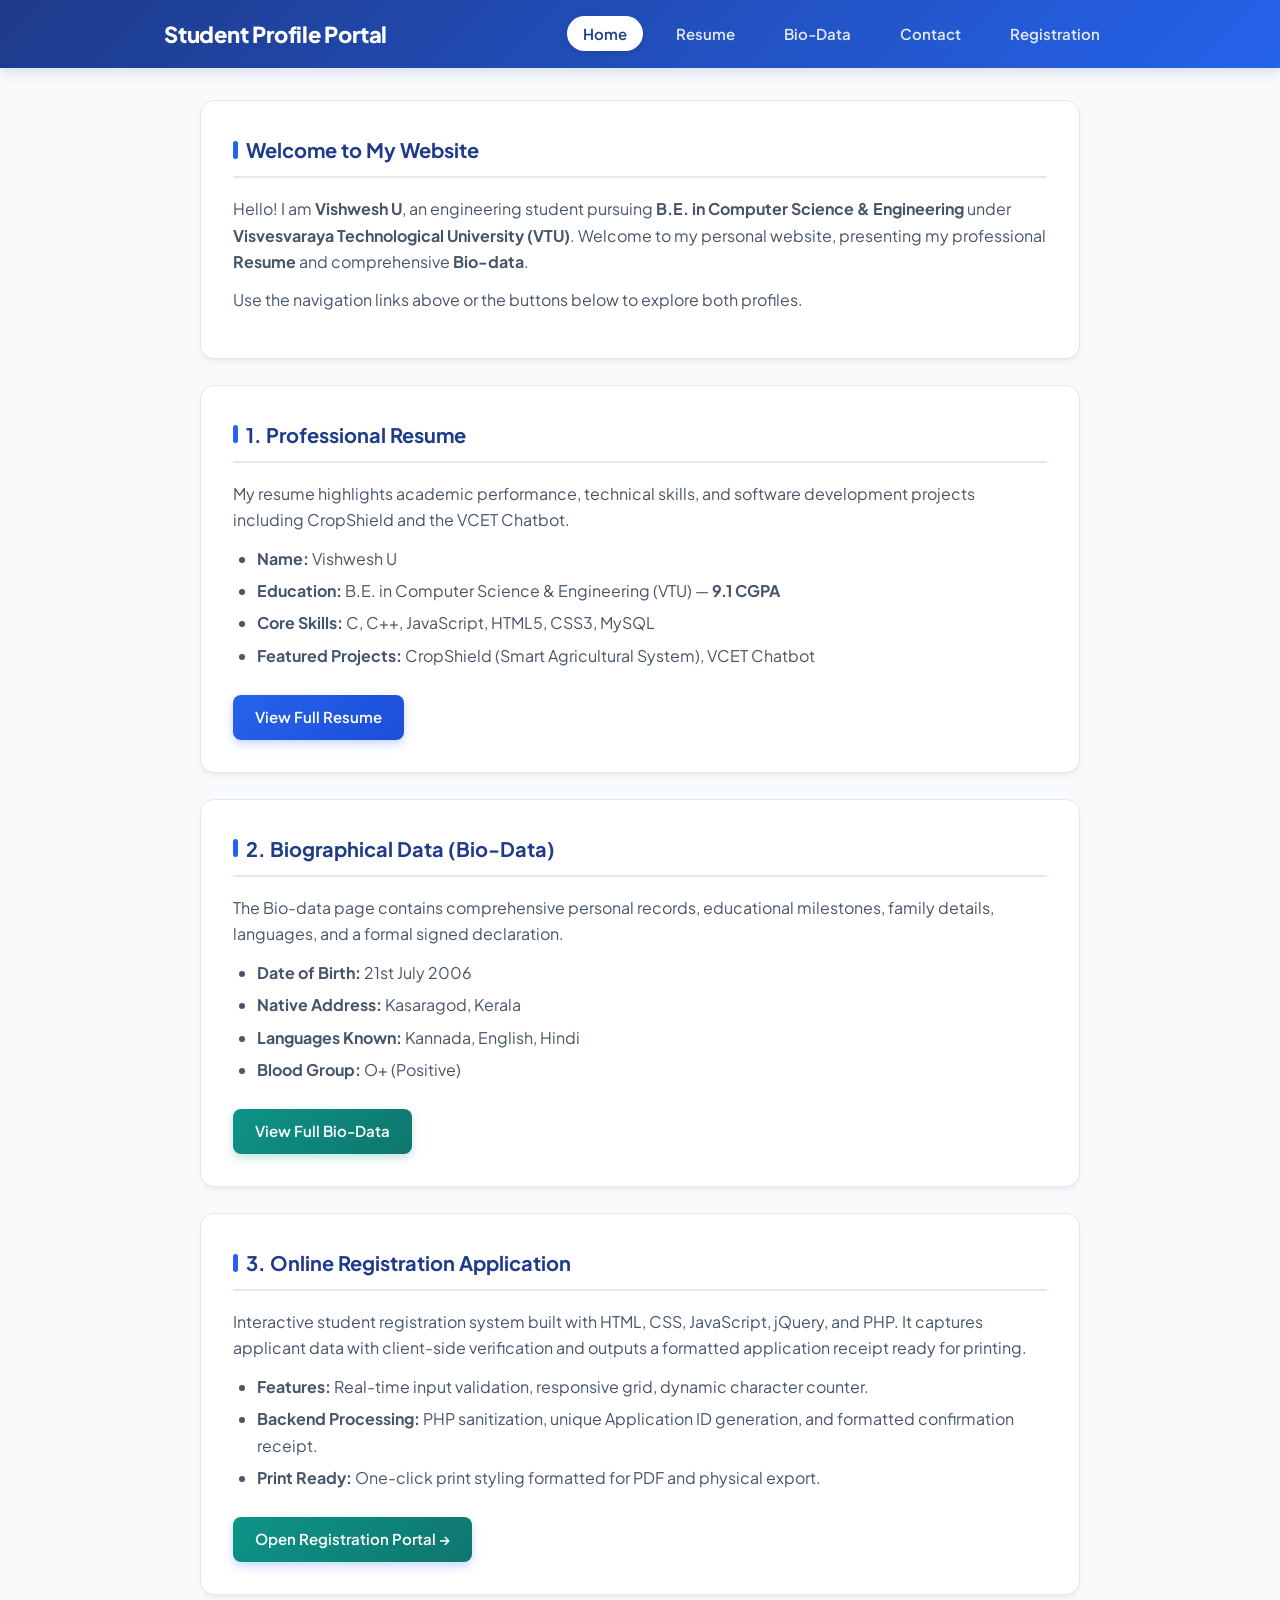
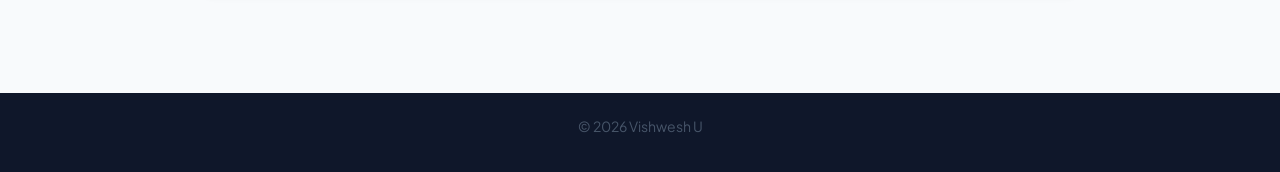
==== commit 2d06c669: "feat: add online registration portal with HTML, CSS, JavaScript, jQuery, and PHP" ====
--- a/index.html
+++ b/index.html
@@ -22,6 +22,7 @@
                 <a href="resume.html">Resume</a>
                 <a href="biodata.html">Bio-Data</a>
                 <a href="contact.html">Contact</a>
+                <a href="registration/index.html">Registration</a>
             </nav>
         </div>
     </header>
@@ -62,6 +63,18 @@
             <a href="biodata.html" class="btn btn-secondary">View Full Bio-Data</a>
         </section>
 
+        <!-- Online Registration Portal Preview -->
+        <section class="card">
+            <h2>3. Online Registration Application</h2>
+            <p>Interactive student registration system built with HTML, CSS, JavaScript, jQuery, and PHP. It captures applicant data with client-side verification and outputs a formatted application receipt ready for printing.</p>
+            <ul>
+                <li><strong>Features:</strong> Real-time input validation, responsive grid, dynamic character counter.</li>
+                <li><strong>Backend Processing:</strong> PHP sanitization, unique Application ID generation, and formatted confirmation receipt.</li>
+                <li><strong>Print Ready:</strong> One-click print styling formatted for PDF and physical export.</li>
+            </ul>
+            <a href="registration/index.html" class="btn" style="background: linear-gradient(135deg, #0d9488, #0f766e);">Open Registration Portal &rarr;</a>
+        </section>
+
     </main>
 
     <!-- Footer -->
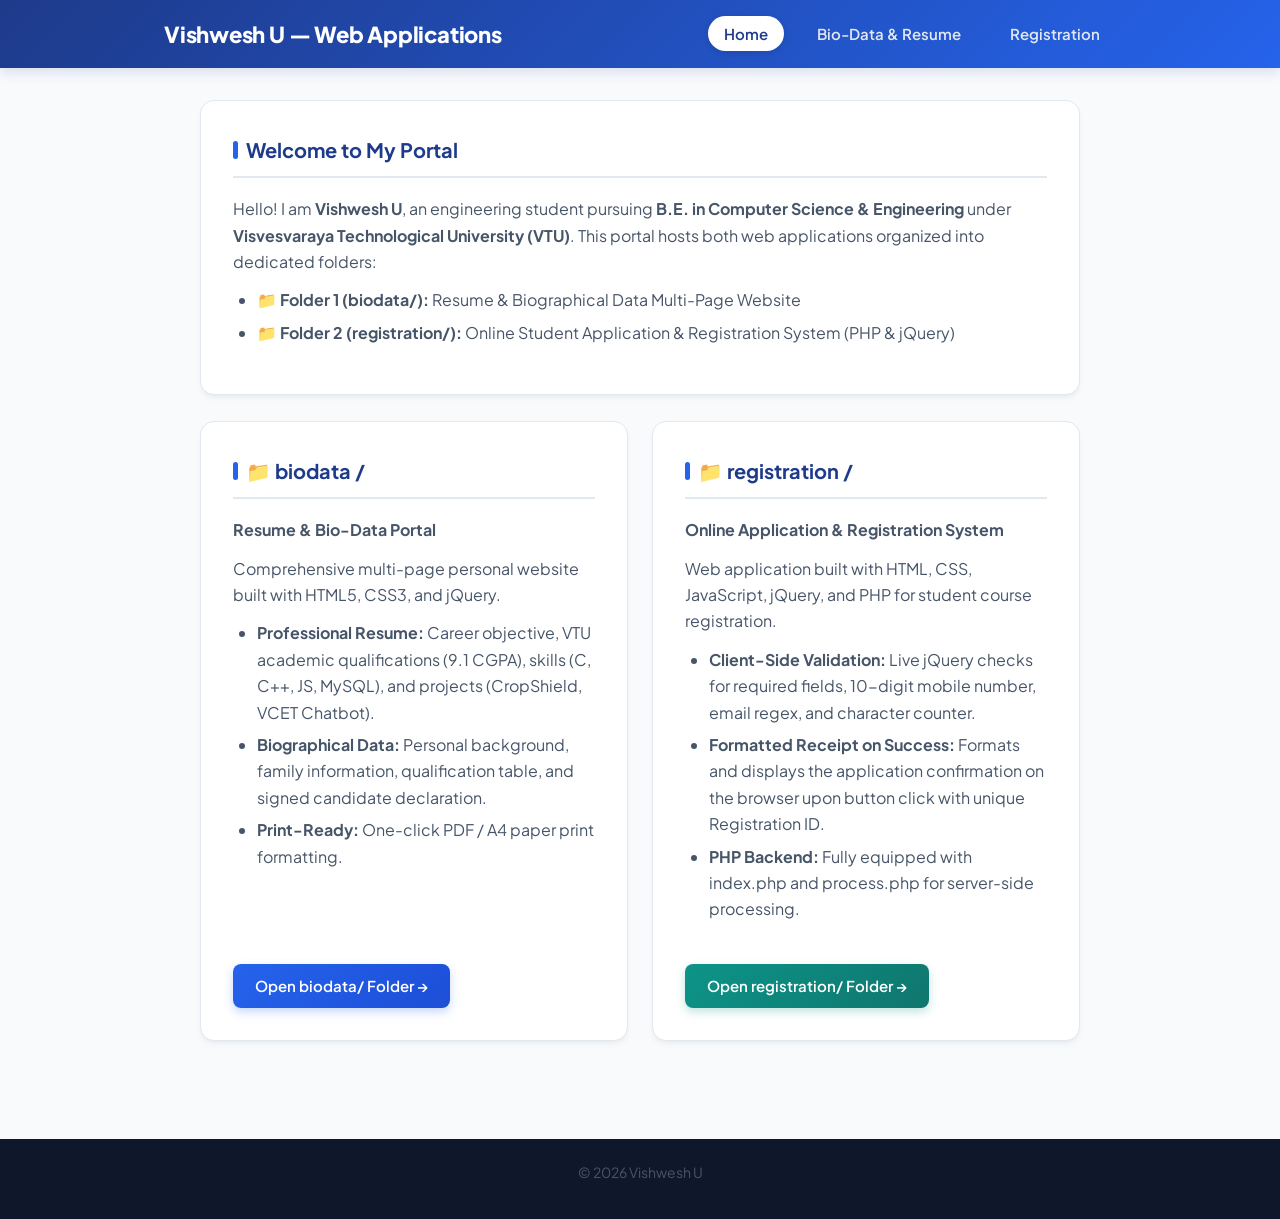
==== commit c35204b6: "refactor: organize into dedicated biodata/ and registration/ folders with central hub" ====
--- a/index.html
+++ b/index.html
@@ -3,7 +3,7 @@
 <head>
     <meta charset="UTF-8">
     <meta name="viewport" content="width=device-width, initial-scale=1.0">
-    <title>Home - Vishwesh U</title>
+    <title>Vishwesh U - Web Applications Portal</title>
     <link rel="icon" type="image/svg+xml" href="favicon.svg">
     <link rel="alternate icon" href="favicon.ico">
     <link rel="stylesheet" href="css/style.css">
@@ -16,12 +16,10 @@
     <!-- Header & Navigation -->
     <header>
         <div class="nav-container">
-            <h1>Student Profile Portal</h1>
+            <h1>Vishwesh U — Web Applications</h1>
             <nav>
-                <a href="index.html">Home</a>
-                <a href="resume.html">Resume</a>
-                <a href="biodata.html">Bio-Data</a>
-                <a href="contact.html">Contact</a>
+                <a href="index.html" class="active">Home</a>
+                <a href="biodata/index.html">Bio-Data & Resume</a>
                 <a href="registration/index.html">Registration</a>
             </nav>
         </div>
@@ -32,48 +30,52 @@
         
         <!-- Welcome Card -->
         <section class="card">
-            <h2>Welcome to My Website</h2>
-            <p>Hello! I am <strong>Vishwesh U</strong>, an engineering student pursuing <strong>B.E. in Computer Science & Engineering</strong> under <strong>Visvesvaraya Technological University (VTU)</strong>. Welcome to my personal website, presenting my professional <strong>Resume</strong> and comprehensive <strong>Bio-data</strong>.</p>
-            <p>Use the navigation links above or the buttons below to explore both profiles.</p>
+            <h2>Welcome to My Portal</h2>
+            <p>Hello! I am <strong>Vishwesh U</strong>, an engineering student pursuing <strong>B.E. in Computer Science & Engineering</strong> under <strong>Visvesvaraya Technological University (VTU)</strong>. This portal hosts both web applications organized into dedicated folders:</p>
+            <ul>
+                <li><strong>📁 Folder 1 (biodata/):</strong> Resume & Biographical Data Multi-Page Website</li>
+                <li><strong>📁 Folder 2 (registration/):</strong> Online Student Application & Registration System (PHP & jQuery)</li>
+            </ul>
         </section>
 
-        <!-- Resume Section Preview -->
-        <section class="card">
-            <h2>1. Professional Resume</h2>
-            <p>My resume highlights academic performance, technical skills, and software development projects including CropShield and the VCET Chatbot.</p>
-            <ul>
-                <li><strong>Name:</strong> Vishwesh U</li>
-                <li><strong>Education:</strong> B.E. in Computer Science & Engineering (VTU) — <strong>9.1 CGPA</strong></li>
-                <li><strong>Core Skills:</strong> C, C++, JavaScript, HTML5, CSS3, MySQL</li>
-                <li><strong>Featured Projects:</strong> CropShield (Smart Agricultural System), VCET Chatbot</li>
-            </ul>
-            <a href="resume.html" class="btn">View Full Resume</a>
-        </section>
+        <!-- Two Main Project Directories Grid -->
+        <div style="display: grid; grid-template-columns: repeat(auto-fit, minmax(320px, 1fr)); gap: 24px;">
+            
+            <!-- Folder 1: Bio-Data & Resume -->
+            <section class="card" style="display: flex; flex-direction: column; justify-content: space-between;">
+                <div>
+                    <h2>📁 biodata /</h2>
+                    <p><strong>Resume & Bio-Data Portal</strong></p>
+                    <p>Comprehensive multi-page personal website built with HTML5, CSS3, and jQuery.</p>
+                    <ul>
+                        <li><strong>Professional Resume:</strong> Career objective, VTU academic qualifications (9.1 CGPA), skills (C, C++, JS, MySQL), and projects (CropShield, VCET Chatbot).</li>
+                        <li><strong>Biographical Data:</strong> Personal background, family information, qualification table, and signed candidate declaration.</li>
+                        <li><strong>Print-Ready:</strong> One-click PDF / A4 paper print formatting.</li>
+                    </ul>
+                </div>
+                <div style="margin-top: 15px;">
+                    <a href="biodata/index.html" class="btn">Open biodata/ Folder &rarr;</a>
+                </div>
+            </section>
 
-        <!-- Bio-Data Section Preview -->
-        <section class="card">
-            <h2>2. Biographical Data (Bio-Data)</h2>
-            <p>The Bio-data page contains comprehensive personal records, educational milestones, family details, languages, and a formal signed declaration.</p>
-            <ul>
-                <li><strong>Date of Birth:</strong> 21st July 2006</li>
-                <li><strong>Native Address:</strong> Kasaragod, Kerala</li>
-                <li><strong>Languages Known:</strong> Kannada, English, Hindi</li>
-                <li><strong>Blood Group:</strong> O+ (Positive)</li>
-            </ul>
-            <a href="biodata.html" class="btn btn-secondary">View Full Bio-Data</a>
-        </section>
+            <!-- Folder 2: Registration -->
+            <section class="card" style="display: flex; flex-direction: column; justify-content: space-between;">
+                <div>
+                    <h2>📁 registration /</h2>
+                    <p><strong>Online Application & Registration System</strong></p>
+                    <p>Web application built with HTML, CSS, JavaScript, jQuery, and PHP for student course registration.</p>
+                    <ul>
+                        <li><strong>Client-Side Validation:</strong> Live jQuery checks for required fields, 10-digit mobile number, email regex, and character counter.</li>
+                        <li><strong>Formatted Receipt on Success:</strong> Formats and displays the application confirmation on the browser upon button click with unique Registration ID.</li>
+                        <li><strong>PHP Backend:</strong> Fully equipped with <code>index.php</code> and <code>process.php</code> for server-side processing.</li>
+                    </ul>
+                </div>
+                <div style="margin-top: 15px;">
+                    <a href="registration/index.html" class="btn btn-secondary">Open registration/ Folder &rarr;</a>
+                </div>
+            </section>
 
-        <!-- Online Registration Portal Preview -->
-        <section class="card">
-            <h2>3. Online Registration Application</h2>
-            <p>Interactive student registration system built with HTML, CSS, JavaScript, jQuery, and PHP. It captures applicant data with client-side verification and outputs a formatted application receipt ready for printing.</p>
-            <ul>
-                <li><strong>Features:</strong> Real-time input validation, responsive grid, dynamic character counter.</li>
-                <li><strong>Backend Processing:</strong> PHP sanitization, unique Application ID generation, and formatted confirmation receipt.</li>
-                <li><strong>Print Ready:</strong> One-click print styling formatted for PDF and physical export.</li>
-            </ul>
-            <a href="registration/index.html" class="btn" style="background: linear-gradient(135deg, #0d9488, #0f766e);">Open Registration Portal &rarr;</a>
-        </section>
+        </div>
 
     </main>
 
